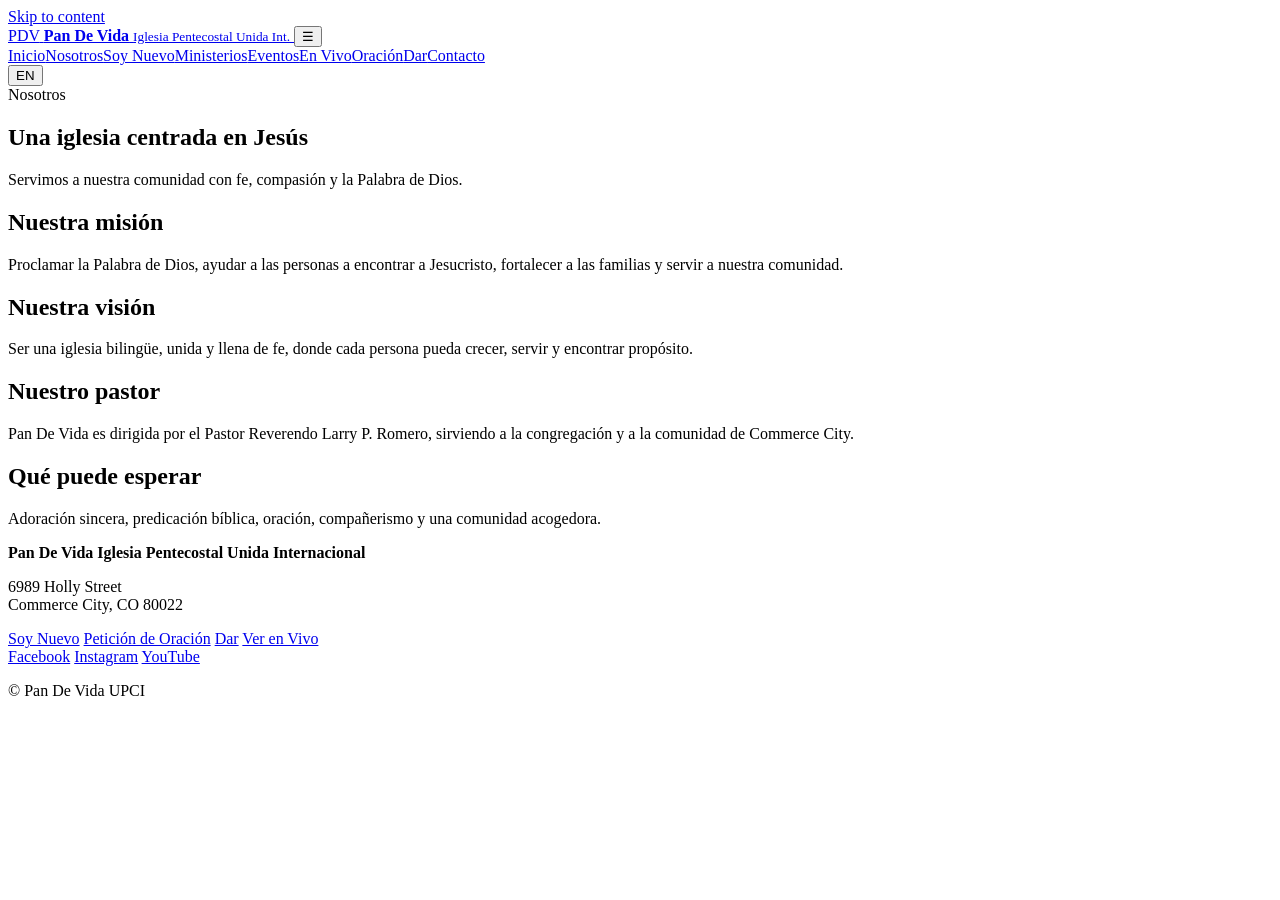
==== about.html @ 7f4f4ca1 "Add files via upload" ====
<!doctype html>
<html lang="es">
<head>
  <meta charset="utf-8">
  <meta name="viewport" content="width=device-width, initial-scale=1">
  <meta name="theme-color" content="#10283c">
  <meta name="description" content="Learn about Pan De Vida Iglesia Pentecostal Unida Internacional.">
  <title>Nosotros | Pan De Vida UPCI</title>
  <link rel="preconnect" href="https://fonts.googleapis.com">
  <link rel="preconnect" href="https://fonts.gstatic.com" crossorigin>
  <link href="https://fonts.googleapis.com/css2?family=DM+Sans:wght@400;500;600;700&family=Playfair+Display:wght@600;700&display=swap" rel="stylesheet">
  <link rel="stylesheet" href="assets/styles.css">
  <script defer src="assets/app.js"></script>
</head>
<body>
  <a class="skip-link" href="#main">Skip to content</a>
  <header class="site-header">
    <a class="brand" href="index.html" aria-label="Pan De Vida Home">
      <span class="brand-mark">PDV</span>
      <span class="brand-copy">
        <strong>Pan De Vida</strong>
        <small>Iglesia Pentecostal Unida Int.</small>
      </span>
    </a>

    <button class="menu-btn" aria-label="Open menu" aria-expanded="false">☰</button>

    <nav class="site-nav" aria-label="Primary navigation">
      <a href="index.html" data-es="Inicio" data-en="Home">Inicio</a><a href="about.html" data-es="Nosotros" data-en="About">Nosotros</a><a href="new-here.html" data-es="Soy Nuevo" data-en="New Here">Soy Nuevo</a><a href="ministries.html" data-es="Ministerios" data-en="Ministries">Ministerios</a><a href="events.html" data-es="Eventos" data-en="Events">Eventos</a><a href="watch.html" data-es="En Vivo" data-en="Watch">En Vivo</a><a href="prayer.html" data-es="Oración" data-en="Prayer">Oración</a><a href="giving.html" data-es="Dar" data-en="Give">Dar</a><a href="contact.html" data-es="Contacto" data-en="Contact">Contacto</a>
    </nav>

    <button id="lang-toggle" class="lang-btn" type="button" aria-label="Switch language">EN</button>
  </header>

  <main id="main">
    
<section class="page-hero">
  <span class="eyebrow" data-es="Nosotros" data-en="About us">Nosotros</span>
  <h1 data-es="Una iglesia centrada en Jesús" data-en="A church centered on Jesus">Una iglesia centrada en Jesús</h1>
  <p data-es="Servimos a nuestra comunidad con fe, compasión y la Palabra de Dios."
     data-en="We serve our community through faith, compassion, and the Word of God.">
    Servimos a nuestra comunidad con fe, compasión y la Palabra de Dios.
  </p>
</section>

<section class="section">
  <div class="card-grid two">
    <article class="content-card">
      <h2 data-es="Nuestra misión" data-en="Our mission">Nuestra misión</h2>
      <p data-es="Proclamar la Palabra de Dios, ayudar a las personas a encontrar a Jesucristo, fortalecer a las familias y servir a nuestra comunidad."
         data-en="To proclaim the Word of God, help people encounter Jesus Christ, strengthen families, and serve our community.">
        Proclamar la Palabra de Dios, ayudar a las personas a encontrar a Jesucristo, fortalecer a las familias y servir a nuestra comunidad.
      </p>
    </article>
    <article class="content-card">
      <h2 data-es="Nuestra visión" data-en="Our vision">Nuestra visión</h2>
      <p data-es="Ser una iglesia bilingüe, unida y llena de fe, donde cada persona pueda crecer, servir y encontrar propósito."
         data-en="To be a united, bilingual, faith-filled church where every person can grow, serve, and discover purpose.">
        Ser una iglesia bilingüe, unida y llena de fe, donde cada persona pueda crecer, servir y encontrar propósito.
      </p>
    </article>
    <article class="content-card">
      <h2 data-es="Nuestro pastor" data-en="Our pastor">Nuestro pastor</h2>
      <p data-es="Pan De Vida es dirigida por el Pastor Reverendo Larry P. Romero, sirviendo a la congregación y a la comunidad de Commerce City."
         data-en="Pan De Vida is led by Pastor Reverend Larry P. Romero, serving the congregation and the Commerce City community.">
        Pan De Vida es dirigida por el Pastor Reverendo Larry P. Romero, sirviendo a la congregación y a la comunidad de Commerce City.
      </p>
    </article>
    <article class="content-card">
      <h2 data-es="Qué puede esperar" data-en="What to expect">Qué puede esperar</h2>
      <p data-es="Adoración sincera, predicación bíblica, oración, compañerismo y una comunidad acogedora."
         data-en="Heartfelt worship, biblical preaching, prayer, fellowship, and a welcoming community.">
        Adoración sincera, predicación bíblica, oración, compañerismo y una comunidad acogedora.
      </p>
    </article>
  </div>
</section>

  </main>

  <footer class="site-footer">
    <div>
      <strong>Pan De Vida Iglesia Pentecostal Unida Internacional</strong>
      <p>6989 Holly Street<br>Commerce City, CO 80022</p>
    </div>
    <div class="footer-links">
      <a href="new-here.html" data-es="Soy Nuevo" data-en="New Here">Soy Nuevo</a>
      <a href="prayer.html" data-es="Petición de Oración" data-en="Prayer Request">Petición de Oración</a>
      <a href="giving.html" data-es="Dar" data-en="Give">Dar</a>
      <a href="watch.html" data-es="Ver en Vivo" data-en="Watch Live">Ver en Vivo</a>
    </div>
    <div class="footer-links">
      <a href="https://www.facebook.com/PanDeVidaIglesiaPentecostalUnida/" target="_blank" rel="noopener">Facebook</a>
      <a href="https://www.instagram.com/pandevidaupci/" target="_blank" rel="noopener">Instagram</a>
      <a href="https://www.youtube.com/@pdvradioint" target="_blank" rel="noopener">YouTube</a>
    </div>
    <p class="copyright">© <span id="year"></span> Pan De Vida UPCI</p>
  </footer>
</body>
</html>
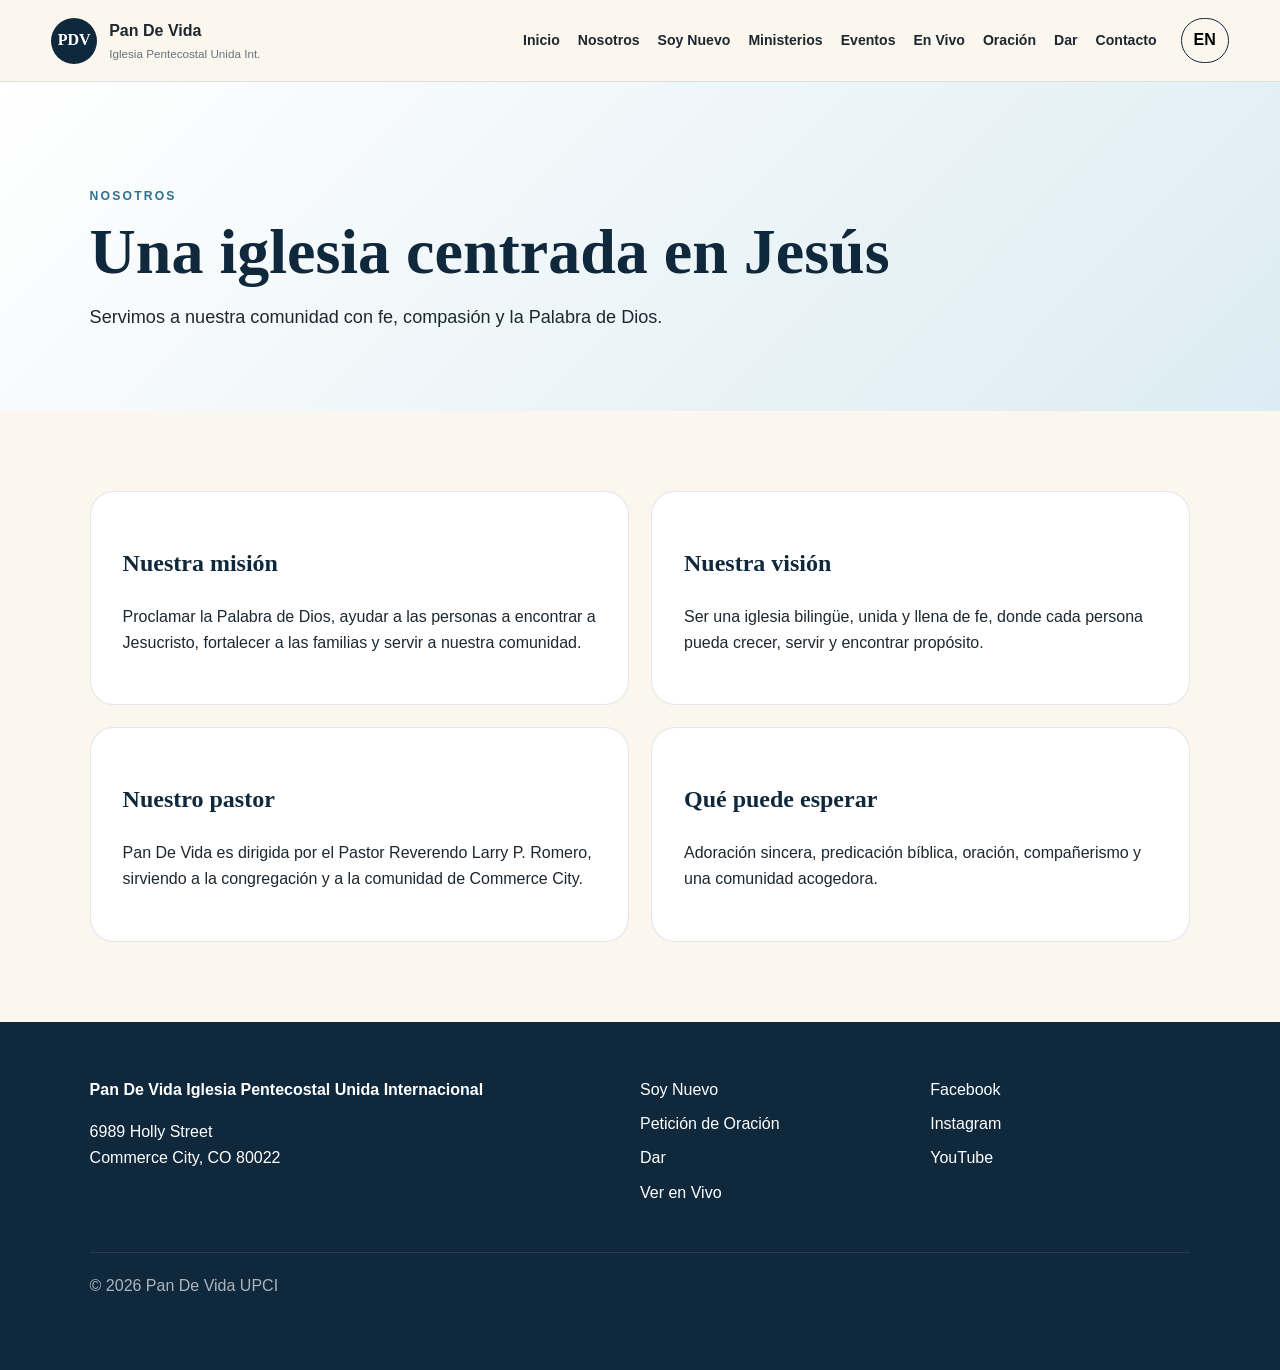
==== commit 669d44b2: "Add files via upload" ====
--- a/about.html
+++ b/about.html
@@ -9,8 +9,8 @@
   <link rel="preconnect" href="https://fonts.googleapis.com">
   <link rel="preconnect" href="https://fonts.gstatic.com" crossorigin>
   <link href="https://fonts.googleapis.com/css2?family=DM+Sans:wght@400;500;600;700&family=Playfair+Display:wght@600;700&display=swap" rel="stylesheet">
-  <link rel="stylesheet" href="assets/styles.css">
-  <script defer src="assets/app.js"></script>
+  <link rel="stylesheet" href="styles.css">
+  <script defer src="app.js"></script>
 </head>
 <body>
   <a class="skip-link" href="#main">Skip to content</a>
--- a/styles.css
+++ b/styles.css
@@ -0,0 +1,294 @@
+
+:root{
+  --navy:#10283c;
+  --navy-2:#173d57;
+  --blue:#2e718d;
+  --sky:#dcecf2;
+  --cream:#fbf7ee;
+  --gold:#d9aa46;
+  --ink:#1c2730;
+  --muted:#67737c;
+  --white:#ffffff;
+  --border:rgba(16,40,60,.11);
+  --shadow:0 20px 50px rgba(16,40,60,.12);
+  --radius:24px;
+}
+*{box-sizing:border-box}
+html{scroll-behavior:smooth}
+body{
+  margin:0;
+  font-family:"DM Sans",sans-serif;
+  color:var(--ink);
+  background:var(--cream);
+  line-height:1.65;
+}
+a{color:inherit;text-decoration:none}
+img{max-width:100%;display:block}
+button,input,textarea{font:inherit}
+.skip-link{position:absolute;left:-999px;top:0}
+.skip-link:focus{left:10px;top:10px;background:#fff;padding:10px;z-index:999}
+
+.site-header{
+  min-height:82px;
+  padding:0 clamp(18px,4vw,64px);
+  display:flex;
+  align-items:center;
+  gap:24px;
+  position:sticky;
+  top:0;
+  z-index:50;
+  background:rgba(251,247,238,.94);
+  border-bottom:1px solid var(--border);
+  backdrop-filter:blur(14px);
+}
+.brand{display:flex;align-items:center;gap:12px;margin-right:auto}
+.brand-mark{
+  width:46px;height:46px;border-radius:50%;
+  display:grid;place-items:center;
+  background:var(--navy);color:#fff;
+  font-family:"Playfair Display",serif;font-weight:700;
+}
+.brand-copy strong,.brand-copy small{display:block}
+.brand-copy small{font-size:.73rem;color:var(--muted)}
+.site-nav{display:flex;gap:18px;align-items:center}
+.site-nav a{font-size:.88rem;font-weight:700}
+.site-nav a:hover{color:var(--blue)}
+.lang-btn,.menu-btn{
+  border:1px solid var(--navy);
+  background:transparent;
+  border-radius:999px;
+  padding:8px 12px;
+  font-weight:700;
+  cursor:pointer;
+}
+.menu-btn{display:none;font-size:1.1rem}
+
+.home-hero{
+  min-height:680px;
+  padding:clamp(70px,9vw,130px) clamp(20px,7vw,110px);
+  display:grid;
+  grid-template-columns:1.25fr .75fr;
+  gap:70px;
+  align-items:center;
+  background:
+    radial-gradient(circle at 80% 20%,rgba(217,170,70,.28),transparent 28%),
+    linear-gradient(135deg,#fffdfa 0%,#dbeaf0 100%);
+}
+.hero-content h1,.page-hero h1{
+  font-family:"Playfair Display",serif;
+  color:var(--navy);
+  font-size:clamp(2.9rem,6vw,5.8rem);
+  line-height:1.04;
+  margin:.16em 0 .28em;
+}
+.hero-content p,.page-hero p{max-width:720px;font-size:1.13rem}
+.eyebrow{
+  text-transform:uppercase;
+  letter-spacing:.18em;
+  font-size:.76rem;
+  font-weight:800;
+  color:var(--blue);
+}
+.gold{color:var(--gold)}
+.actions{display:flex;gap:12px;flex-wrap:wrap;margin-top:28px}
+.btn{
+  display:inline-flex;align-items:center;justify-content:center;
+  padding:13px 22px;border-radius:999px;
+  border:1px solid var(--navy);
+  font-weight:800;cursor:pointer;
+  transition:.2s ease;
+}
+.btn:hover{transform:translateY(-2px)}
+.primary{background:var(--navy);color:#fff}
+.secondary{background:transparent;color:var(--navy)}
+.light{color:#fff;border-color:#fff}
+.hero-panel{
+  padding:48px;
+  background:var(--navy);
+  color:#fff;
+  border-radius:var(--radius);
+  box-shadow:var(--shadow);
+  transform:rotate(1.5deg);
+}
+.panel-kicker{color:var(--gold);font-weight:800}
+.hero-panel blockquote{
+  margin:14px 0 0;
+  font-family:"Playfair Display",serif;
+  font-size:clamp(2rem,3vw,3rem);
+  line-height:1.3;
+}
+
+.service-strip{
+  display:grid;
+  grid-template-columns:repeat(3,1fr);
+  gap:1px;
+  background:var(--border);
+}
+.service-strip>div{
+  padding:28px clamp(20px,4vw,55px);
+  background:#fff;
+}
+.service-strip span,.service-strip strong,.service-strip b{display:block}
+.service-strip span{font-size:.75rem;text-transform:uppercase;letter-spacing:.16em;color:var(--blue);font-weight:800}
+.service-strip strong{font-size:1.08rem;color:var(--navy)}
+.service-strip b{font-size:.95rem}
+
+.section{padding:80px clamp(20px,7vw,110px)}
+.section.compact{padding-top:0}
+.section-heading{max-width:780px;margin-bottom:34px}
+.section-heading h2,.split-section h2,.cta-band h2{
+  font-family:"Playfair Display",serif;
+  color:var(--navy);
+  font-size:clamp(2.2rem,4vw,4rem);
+  line-height:1.12;
+  margin:.2em 0;
+}
+.card-grid{display:grid;gap:22px}
+.card-grid.three{grid-template-columns:repeat(3,1fr)}
+.card-grid.two{grid-template-columns:repeat(2,1fr)}
+.feature-card,.content-card,.ministry-card,.faq-card{
+  background:#fff;border:1px solid var(--border);border-radius:var(--radius);
+  padding:32px;transition:.2s ease;
+}
+.feature-card:hover,.ministry-card:hover{transform:translateY(-4px);box-shadow:var(--shadow)}
+.feature-card h3,.content-card h2,.ministry-card h3{
+  font-family:"Playfair Display",serif;color:var(--navy);
+}
+.icon{font-size:2rem}.ministry-card span{font-size:2rem}
+.text-link{font-weight:800;color:var(--blue)}
+
+.split-section{
+  padding:90px clamp(20px,7vw,110px);
+  display:grid;grid-template-columns:1fr 1fr;gap:50px;align-items:center;
+}
+.dark{background:var(--navy);color:#fff}
+.dark h2{color:#fff}
+.quote-card{
+  min-height:320px;
+  display:grid;place-items:center;
+  background:linear-gradient(135deg,var(--blue),var(--navy-2));
+  border-radius:var(--radius);
+  padding:40px;
+  font-family:"Playfair Display",serif;
+  font-size:2.4rem;
+  text-align:center;
+}
+.light-link{color:#fff}
+
+.media-preview{
+  padding:45px;
+  display:grid;grid-template-columns:120px 1fr;gap:30px;align-items:center;
+  background:#fff;border:1px solid var(--border);border-radius:var(--radius);
+}
+.play-circle{
+  width:100px;height:100px;border-radius:50%;
+  background:var(--navy);color:#fff;display:grid;place-items:center;font-size:2rem;
+}
+
+.page-hero{
+  padding:100px clamp(20px,7vw,110px) 60px;
+  background:linear-gradient(135deg,#fff,var(--sky));
+}
+.page-hero h1{font-size:clamp(2.8rem,5vw,5rem)}
+.centered{text-align:center;min-height:58vh;display:flex;flex-direction:column;align-items:center;justify-content:center}
+
+.faq-grid{display:grid;grid-template-columns:repeat(2,1fr);gap:20px}
+.faq-card h3{color:var(--navy);margin-top:0}
+.cta-band{
+  margin:0 clamp(20px,7vw,110px) 80px;
+  padding:42px;
+  display:flex;justify-content:space-between;gap:30px;align-items:center;
+  background:var(--navy);color:#fff;border-radius:var(--radius);
+}
+.cta-band h2{color:#fff;margin:0}
+
+.event-list{display:grid;gap:18px}
+.event-card{
+  display:grid;grid-template-columns:120px 1fr auto;gap:26px;align-items:center;
+  background:#fff;border:1px solid var(--border);border-radius:20px;padding:24px;
+}
+.event-date{
+  background:var(--navy);color:#fff;border-radius:16px;padding:18px;text-align:center;font-weight:800;
+}
+.event-card h2{margin:0;color:var(--navy)}
+
+.video-shell{
+  width:min(100%,1100px);margin:0 auto;
+  aspect-ratio:16/9;background:#000;border-radius:var(--radius);overflow:hidden;box-shadow:var(--shadow);
+}
+.video-shell iframe{width:100%;height:100%;border:0}
+.center-actions{display:flex;gap:12px;justify-content:center;flex-wrap:wrap;margin:28px 0}
+.notice{
+  max-width:1100px;margin:28px auto 0;padding:18px 22px;
+  background:#fff4d8;border-left:5px solid var(--gold);border-radius:12px;
+}
+
+.form-card{
+  max-width:900px;margin:0 auto;background:#fff;border:1px solid var(--border);
+  border-radius:var(--radius);padding:34px;
+}
+.form-grid{display:grid;grid-template-columns:1fr 1fr;gap:18px}
+.form-card label:not(.check-row){display:grid;gap:7px;margin-bottom:18px;font-weight:800}
+.form-card input,.form-card textarea{
+  width:100%;padding:14px;border:1px solid #c9d2d8;border-radius:12px;background:#fff;
+}
+.check-row{display:flex;gap:10px;align-items:flex-start;margin:14px 0}
+.check-row input{width:auto;margin-top:6px}
+.form-note{font-size:.84rem;color:var(--muted)}
+
+.giving-box{
+  text-align:center;
+  padding:60px 30px;
+  background:linear-gradient(135deg,var(--navy),var(--blue));
+  color:#fff;border-radius:var(--radius);box-shadow:var(--shadow);
+}
+.giving-box h2{font-family:"Playfair Display",serif;font-size:clamp(2rem,4vw,3.8rem)}
+.icon-large{font-size:3rem;display:block}
+.giving-number{
+  display:block;font-family:"Playfair Display",serif;
+  font-size:clamp(2.6rem,6vw,5.2rem);font-weight:700;color:var(--gold);margin:.12em 0;
+}
+.gold-btn{background:var(--gold);border-color:var(--gold);color:var(--navy)}
+
+.social-list{display:grid}
+.social-list a{
+  display:flex;justify-content:space-between;
+  padding:14px 0;border-bottom:1px solid var(--border);font-weight:800;
+}
+.map{width:100%;height:420px;border:0;border-radius:var(--radius);margin-top:28px}
+
+.site-footer{
+  padding:55px clamp(20px,7vw,110px);
+  background:var(--navy);color:#fff;
+  display:grid;grid-template-columns:2fr 1fr 1fr;gap:30px;
+}
+.footer-links{display:grid;align-content:start;gap:8px}
+.copyright{grid-column:1/-1;border-top:1px solid rgba(255,255,255,.15);padding-top:20px;opacity:.65}
+
+@media(max-width:1080px){
+  .site-nav{
+    display:none;position:absolute;top:82px;left:0;right:0;
+    background:var(--cream);padding:22px;flex-direction:column;align-items:flex-start;
+    border-bottom:1px solid var(--border);
+  }
+  .site-nav.open{display:flex}
+  .menu-btn{display:block}
+  .home-hero{grid-template-columns:1fr}
+  .hero-panel{transform:none}
+}
+@media(max-width:820px){
+  .card-grid.three,.card-grid.two,.faq-grid,.split-section,.service-strip{grid-template-columns:1fr}
+  .media-preview{grid-template-columns:1fr}
+  .event-card{grid-template-columns:1fr}
+  .cta-band{flex-direction:column;align-items:flex-start}
+  .site-footer{grid-template-columns:1fr}
+  .copyright{grid-column:auto}
+}
+@media(max-width:560px){
+  .brand-copy small{display:none}
+  .site-header{gap:10px}
+  .form-grid{grid-template-columns:1fr}
+  .hero-content h1{font-size:2.75rem}
+  .section{padding:60px 18px}
+  .page-hero{padding:80px 18px 45px}
+}
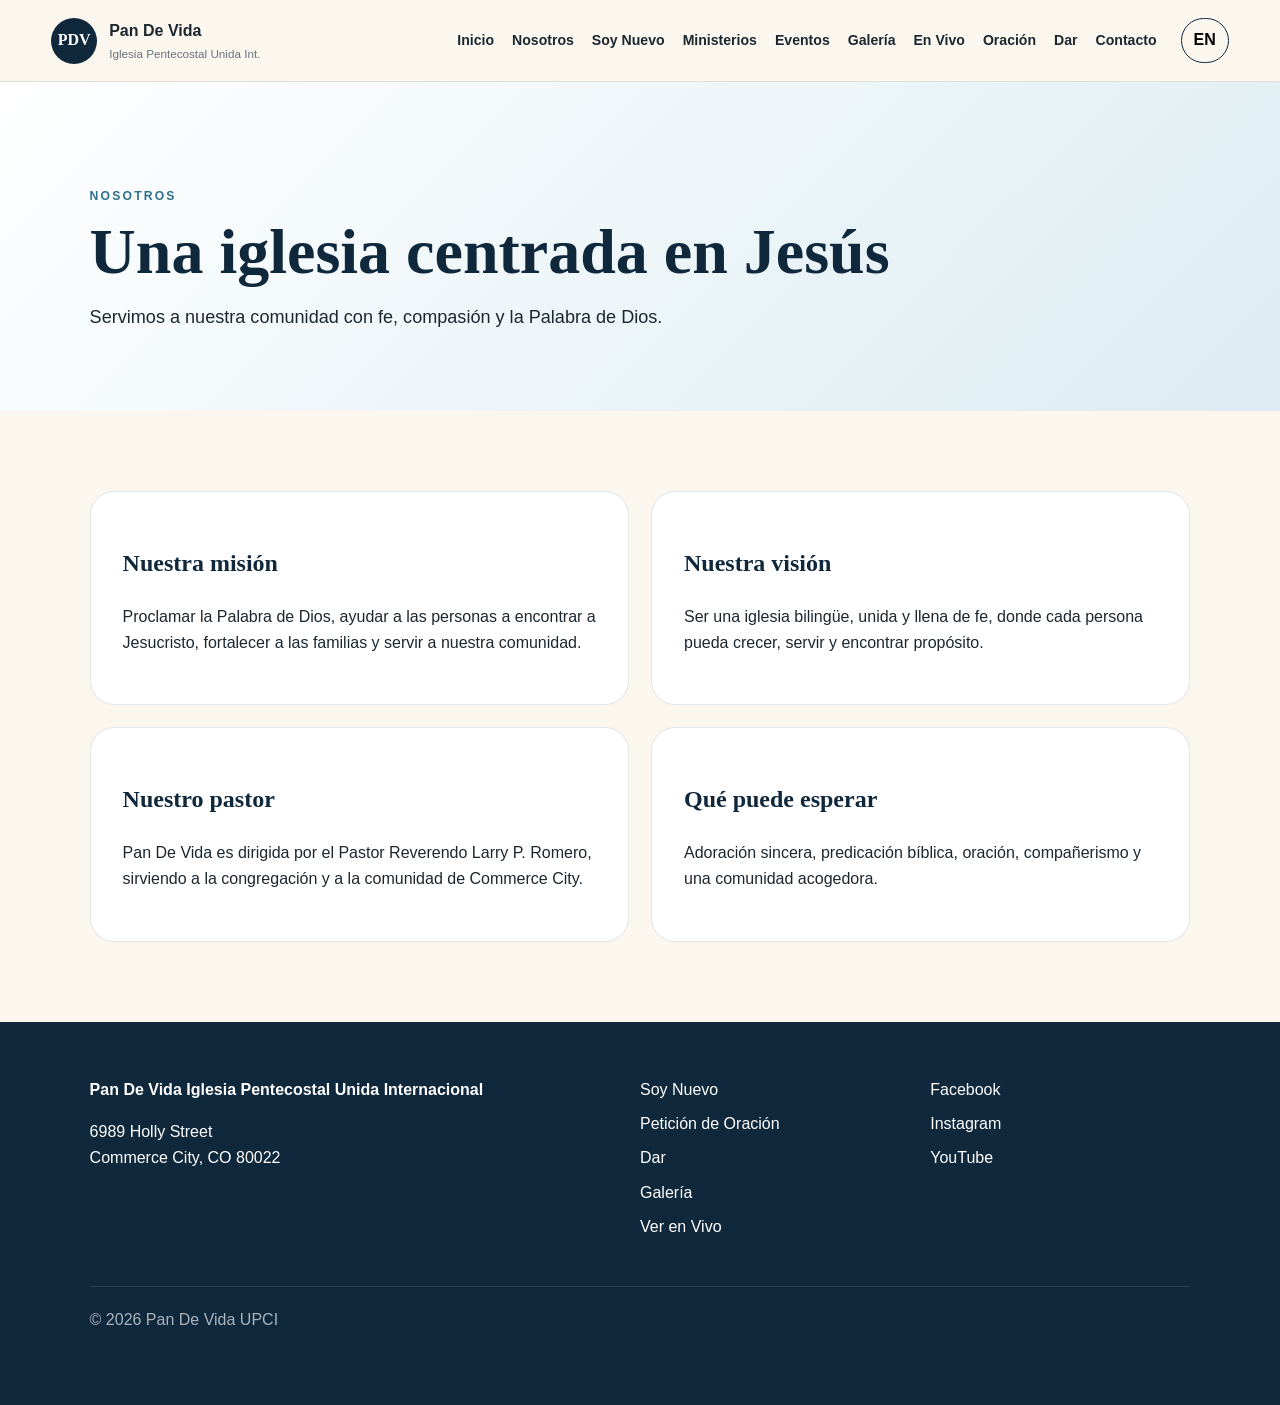
==== commit 82576e46: "Add files via upload" ====
--- a/about.html
+++ b/about.html
@@ -26,7 +26,7 @@
     <button class="menu-btn" aria-label="Open menu" aria-expanded="false">☰</button>
 
     <nav class="site-nav" aria-label="Primary navigation">
-      <a href="index.html" data-es="Inicio" data-en="Home">Inicio</a><a href="about.html" data-es="Nosotros" data-en="About">Nosotros</a><a href="new-here.html" data-es="Soy Nuevo" data-en="New Here">Soy Nuevo</a><a href="ministries.html" data-es="Ministerios" data-en="Ministries">Ministerios</a><a href="events.html" data-es="Eventos" data-en="Events">Eventos</a><a href="watch.html" data-es="En Vivo" data-en="Watch">En Vivo</a><a href="prayer.html" data-es="Oración" data-en="Prayer">Oración</a><a href="giving.html" data-es="Dar" data-en="Give">Dar</a><a href="contact.html" data-es="Contacto" data-en="Contact">Contacto</a>
+      <a href="index.html" data-es="Inicio" data-en="Home">Inicio</a><a href="about.html" data-es="Nosotros" data-en="About">Nosotros</a><a href="new-here.html" data-es="Soy Nuevo" data-en="New Here">Soy Nuevo</a><a href="ministries.html" data-es="Ministerios" data-en="Ministries">Ministerios</a><a href="events.html" data-es="Eventos" data-en="Events">Eventos</a><a href="gallery.html" data-es="Galería" data-en="Gallery">Galería</a><a href="watch.html" data-es="En Vivo" data-en="Watch">En Vivo</a><a href="prayer.html" data-es="Oración" data-en="Prayer">Oración</a><a href="giving.html" data-es="Dar" data-en="Give">Dar</a><a href="contact.html" data-es="Contacto" data-en="Contact">Contacto</a>
     </nav>
 
     <button id="lang-toggle" class="lang-btn" type="button" aria-label="Switch language">EN</button>
@@ -87,7 +87,7 @@
       <a href="new-here.html" data-es="Soy Nuevo" data-en="New Here">Soy Nuevo</a>
       <a href="prayer.html" data-es="Petición de Oración" data-en="Prayer Request">Petición de Oración</a>
       <a href="giving.html" data-es="Dar" data-en="Give">Dar</a>
-      <a href="watch.html" data-es="Ver en Vivo" data-en="Watch Live">Ver en Vivo</a>
+      <a href="gallery.html" data-es="Galería" data-en="Gallery">Galería</a><a href="watch.html" data-es="Ver en Vivo" data-en="Watch Live">Ver en Vivo</a>
     </div>
     <div class="footer-links">
       <a href="https://www.facebook.com/PanDeVidaIglesiaPentecostalUnida/" target="_blank" rel="noopener">Facebook</a>
--- a/styles.css
+++ b/styles.css
@@ -292,3 +292,62 @@
   .section{padding:60px 18px}
   .page-hero{padding:80px 18px 45px}
 }
+
+
+/* Version 4 media additions */
+.media-hero{position:relative;overflow:hidden}
+.video-poster{
+  position:relative;
+  min-height:430px;
+  overflow:hidden;
+  background-image:
+    linear-gradient(to top,rgba(16,40,60,.9),rgba(16,40,60,.15)),
+    url("https://i.ytimg.com/vi/n13n9nmO2DY/maxresdefault.jpg");
+  background-size:cover;
+  background-position:center;
+}
+.poster-overlay{position:absolute;inset:0;background:linear-gradient(135deg,rgba(16,40,60,.15),rgba(16,40,60,.65))}
+.poster-content{position:absolute;left:36px;right:36px;bottom:35px;z-index:2}
+.poster-link{
+  position:absolute;inset:0;z-index:3;
+  display:flex;align-items:center;justify-content:center;gap:12px;
+  color:#fff;font-weight:800;
+}
+.poster-play{width:68px;height:68px;border-radius:50%;display:grid;place-items:center;background:rgba(255,255,255,.92);color:var(--navy);font-size:1.35rem}
+.media-grid{display:grid;grid-template-columns:1.2fr 1fr 1fr;gap:22px}
+.media-card{
+  min-height:390px;border-radius:var(--radius);overflow:hidden;position:relative;
+  display:flex;align-items:flex-end;background:var(--navy);color:#fff;box-shadow:var(--shadow)
+}
+.media-card img{position:absolute;inset:0;width:100%;height:100%;object-fit:cover}
+.media-card::after{content:"";position:absolute;inset:0;background:linear-gradient(to top,rgba(16,40,60,.95),rgba(16,40,60,.08))}
+.media-card-copy{position:relative;z-index:2;padding:28px}
+.media-card-copy span{font-size:.75rem;text-transform:uppercase;letter-spacing:.17em;color:var(--gold);font-weight:800}
+.media-card-copy h3{font-family:"Playfair Display",serif;font-size:1.8rem;margin:.3em 0}
+.social-photo-card{background-size:cover;background-position:center}
+.facebook-photo{background-image:linear-gradient(to top,rgba(16,40,60,.95),rgba(16,40,60,.2)),url("https://i.ytimg.com/vi/n13n9nmO2DY/hqdefault.jpg");background-position:30% center}
+.instagram-photo{background-image:linear-gradient(135deg,rgba(46,113,141,.82),rgba(217,170,70,.5))}
+.gallery-hero{background:linear-gradient(135deg,#fff,var(--sky))}
+.gallery-grid{display:grid;grid-template-columns:repeat(2,1fr);gap:22px}
+.gallery-item{min-height:360px;border-radius:var(--radius);overflow:hidden;position:relative;display:flex;align-items:flex-end;background:var(--navy);color:#fff;box-shadow:var(--shadow)}
+.gallery-item.wide{grid-column:1/-1;min-height:520px}
+.gallery-item img{position:absolute;inset:0;width:100%;height:100%;object-fit:cover}
+.gallery-item::after{content:"";position:absolute;inset:0;background:linear-gradient(to top,rgba(16,40,60,.92),rgba(16,40,60,.08))}
+.gallery-caption{position:relative;z-index:2;padding:30px}
+.gallery-caption span{text-transform:uppercase;letter-spacing:.16em;font-size:.75rem;color:var(--gold);font-weight:800}
+.gallery-caption h2{font-family:"Playfair Display",serif;font-size:2rem;margin:.2em 0}
+.facebook-tile{background:linear-gradient(135deg,#204b75,#10283c)}
+.instagram-tile{background:linear-gradient(135deg,#7f3c8d,#d16a55,#d9aa46)}
+.youth-tile{background:linear-gradient(135deg,#173d57,#2e718d)}
+.live-tile{background:linear-gradient(135deg,#7d1422,#d83b4c)}
+.facebook-video-frame{max-width:900px;margin:0 auto;border-radius:var(--radius);overflow:hidden;background:#000;box-shadow:var(--shadow)}
+.facebook-video-frame iframe{display:block;width:100%;max-width:100%;aspect-ratio:16/9;height:auto}
+.responsive-video{aspect-ratio:16/9;border-radius:16px;overflow:hidden;background:#000;margin-bottom:20px}
+.responsive-video iframe{width:100%;height:100%;border:0}
+.video-content-card{padding:22px}
+
+@media(max-width:900px){
+  .media-grid{grid-template-columns:1fr}
+  .gallery-grid{grid-template-columns:1fr}
+  .gallery-item.wide{grid-column:auto;min-height:360px}
+}
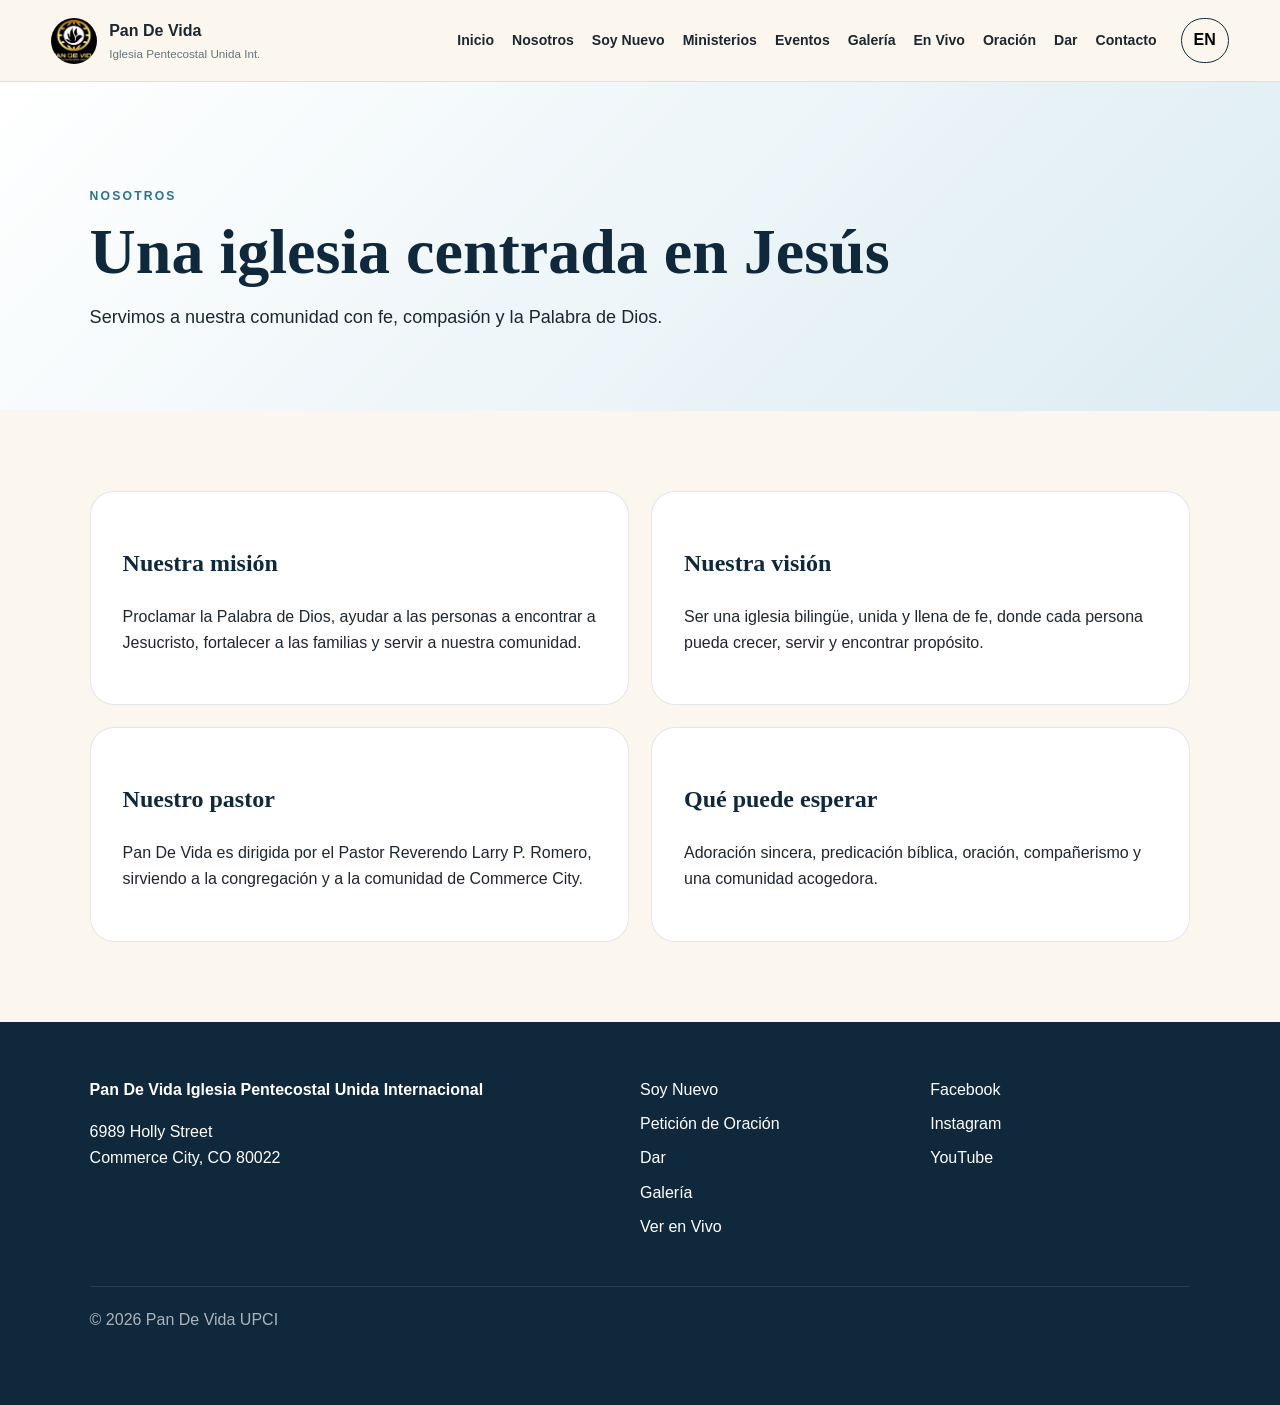
==== commit 93c8011a: "Add files via upload" ====
--- a/about.html
+++ b/about.html
@@ -16,7 +16,7 @@
   <a class="skip-link" href="#main">Skip to content</a>
   <header class="site-header">
     <a class="brand" href="index.html" aria-label="Pan De Vida Home">
-      <span class="brand-mark">PDV</span>
+      <span class="brand-mark image-brand"><img src="logo.jpg" alt="Pan De Vida logo"></span>
       <span class="brand-copy">
         <strong>Pan De Vida</strong>
         <small>Iglesia Pentecostal Unida Int.</small>
--- a/styles.css
+++ b/styles.css
@@ -351,3 +351,5 @@
   .gallery-grid{grid-template-columns:1fr}
   .gallery-item.wide{grid-column:auto;min-height:360px}
 }
+
+.image-brand{overflow:hidden;background:#000;padding:0}.image-brand img{width:100%;height:100%;object-fit:cover}.photo-hero{position:relative;min-height:760px;display:flex;align-items:center;overflow:hidden}.photo-hero>img{position:absolute;inset:0;width:100%;height:100%;object-fit:cover}.photo-hero-overlay{position:absolute;inset:0;background:linear-gradient(90deg,rgba(5,15,25,.92),rgba(5,15,25,.72) 42%,rgba(5,15,25,.24))}.photo-hero-content{position:relative;z-index:2;max-width:760px;padding:90px clamp(20px,7vw,110px);color:#fff}.photo-hero-content h1{font-family:"Playfair Display",serif;font-size:clamp(3.2rem,6vw,6.2rem);line-height:1.02;margin:.18em 0 .35em}.hero-logo{width:min(320px,72vw);border-radius:18px;margin-bottom:28px;box-shadow:0 18px 50px rgba(0,0,0,.35)}.home-photo-grid{display:grid;grid-template-columns:1.2fr 1fr 1fr;grid-auto-rows:260px;gap:18px}.home-photo{position:relative;overflow:hidden;border-radius:22px;min-height:260px}.home-photo.large{grid-row:span 2}.home-photo img{width:100%;height:100%;object-fit:cover;transition:transform .35s}.home-photo::after{content:"";position:absolute;inset:0;background:linear-gradient(to top,rgba(16,40,60,.78),transparent 62%)}.home-photo span{position:absolute;left:22px;bottom:18px;z-index:2;color:#fff;font-weight:800;font-size:1.2rem}.home-photo:hover img{transform:scale(1.04)}.scripture-banner{position:relative;min-height:540px;display:grid;place-items:center;overflow:hidden}.scripture-banner>img{position:absolute;inset:0;width:100%;height:100%;object-fit:cover}.scripture-overlay{position:absolute;inset:0;background:rgba(16,40,60,.72)}.scripture-content{position:relative;z-index:2;width:min(1000px,90%);text-align:center;color:#fff}.scripture-content blockquote{font-family:"Playfair Display",serif;font-size:clamp(2.2rem,4vw,4.4rem);line-height:1.2;margin:0 0 18px}.scripture-content cite{color:var(--gold);font-weight:800;font-style:normal}.pastor-welcome{display:grid;grid-template-columns:.85fr 1.15fr;gap:55px;align-items:center}.pastor-image-wrap{min-height:560px;border-radius:var(--radius);overflow:hidden;box-shadow:var(--shadow)}.pastor-image-wrap img{width:100%;height:100%;object-fit:cover}.pastor-welcome h2{font-family:"Playfair Display",serif;font-size:clamp(2.5rem,4vw,4.4rem);color:var(--navy);line-height:1.1;margin:.2em 0}.real-gallery-grid{columns:3 320px;column-gap:18px}.real-gallery-item{break-inside:avoid;margin:0 0 18px;position:relative;border-radius:20px;overflow:hidden;background:#fff;box-shadow:var(--shadow)}.real-gallery-item img{width:100%;display:block}.real-gallery-item figcaption{position:absolute;left:14px;bottom:14px;background:rgba(16,40,60,.86);color:#fff;padding:8px 12px;border-radius:999px;font-weight:800}.watch-photo{width:100%;aspect-ratio:16/9;object-fit:cover;border-radius:16px;margin-bottom:18px}@media(max-width:900px){.photo-hero{min-height:680px}.photo-hero-overlay{background:linear-gradient(to top,rgba(5,15,25,.92),rgba(5,15,25,.5))}.photo-hero-content{align-self:flex-end;padding-bottom:70px}.home-photo-grid{grid-template-columns:1fr 1fr;grid-auto-rows:220px}.home-photo.large{grid-row:span 1;grid-column:1/-1}.pastor-welcome{grid-template-columns:1fr}}@media(max-width:600px){.home-photo-grid{grid-template-columns:1fr}.home-photo.large{grid-column:auto}.photo-hero-content h1{font-size:2.8rem}.hero-logo{width:220px}.pastor-image-wrap{min-height:430px}}
